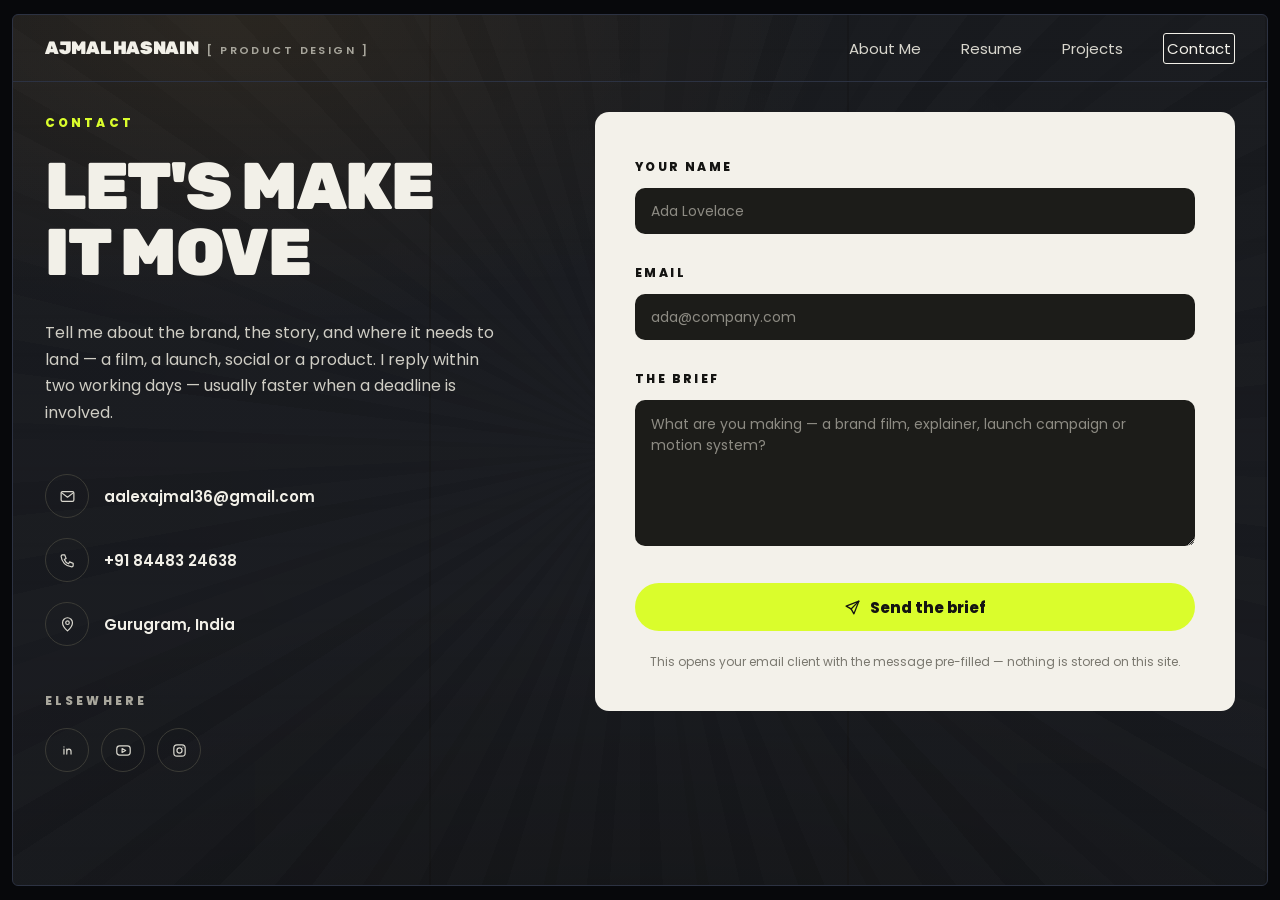
==== contact.html @ 5452c3a9 "Hero video: render player at 2x so YouTube serves HD; hold thumbnail until HD stream Co-Authored-By:" ====
<!doctype html>
<html lang="en">
<head>
<meta charset="utf-8">
<meta name="viewport" content="width=device-width, initial-scale=1">
<title>Contact • Ajmal Hasnain</title>
<style>
@import url(css/fonts.css?v=20261113d);
:root{
  --bg:#0b0d12; --line:#2c3242;
  /* dark slatted background drawn in CSS */
  --grime:linear-gradient(transparent,transparent);
  --rust:linear-gradient(transparent,transparent);
  --tex-shutter:repeating-linear-gradient(180deg,#14161c 0 34px,#0c0d11 34px 38px);
  --ribs:repeating-linear-gradient(180deg,#11141b 0 2px,#2a303c 2px 4px,#20252f 4px 11px,#171b23 11px 18px,#0b0d12 18px 20px,#1b1f28 20px 22px); --cream:#f2f0e8; --muted:#a8a69c; --muted-2:#7d7b73;
  --lime:#dafd2c; /* accent yellow */ --card:#f3f1ea; --field:#1c1c19; --ink:#141412;
}
*{box-sizing:border-box}
html,body{margin:0}
body{background:#07080b;color:var(--cream);font-family:"Archivo",system-ui,sans-serif;font-stretch:100%;-webkit-font-smoothing:antialiased}
a{color:inherit;text-decoration:none}
.frame{position:relative;margin:14px 12px;min-height:calc(100vh - 28px);border:1px solid var(--line);border-radius:6px;overflow:hidden;
  background:
    radial-gradient(ellipse 80% 60% at 18% 0%,rgba(255,177,43,.08),transparent 60%),
    radial-gradient(ellipse 120% 80% at 50% 120%,rgba(0,0,0,.65),transparent 70%),
    var(--grime),var(--rust),
    repeating-linear-gradient(90deg,transparent 0 calc(33.33% - 2px),rgba(0,0,0,.35) calc(33.33% - 2px) 33.33%),
    linear-gradient(180deg,#090b10ee,#090b10f6),
    var(--tex-shutter) 0 0 / 900px auto repeat,
    var(--ribs)}
/* rotating sunburst behind the content */
.rays{position:absolute;left:50%;top:50%;width:300vmax;height:300vmax;margin:-150vmax 0 0 -150vmax;z-index:0;pointer-events:none;opacity:.07;
  background:
    radial-gradient(circle at center,rgba(255,255,255,.6) 0,rgba(255,255,255,.35) 6%,rgba(255,255,255,0) 22%),
    repeating-conic-gradient(from 0deg,#f4f4f4 0deg 4deg,#d4d4d4 4deg 7deg,#efefef 7deg 11deg,#dcdcdc 11deg 12.5deg,#f6f6f6 12.5deg 17deg,#cfcfcf 17deg 20deg);
  animation:rays-spin 90s linear infinite}
@keyframes rays-spin{to{transform:rotate(360deg)}}
@media (prefers-reduced-motion:reduce){.rays{animation:none}}
.frame > .top,.frame > .main{position:relative;z-index:1}
/* film grain, as on the main site */
.grain{position:fixed;inset:0;z-index:90;pointer-events:none;background:url\(\"data\:image\/svg\+xml\,\%3Csvg\ xmlns\=\'http\:\/\/www\.w3\.org\/2000\/svg\'\ width\=\'180\'\ height\=\'180\'\%3E\%3Cfilter\ id\=\'n\'\%3E\%3CfeTurbulence\ type\=\'fractalNoise\'\ baseFrequency\=\'\.9\'\ numOctaves\=\'2\'\ stitchTiles\=\'stitch\'\/\%3E\%3CfeColorMatrix\ values\=\'0\ 0\ 0\ 0\ 1\ 0\ 0\ 0\ 0\ 1\ 0\ 0\ 0\ 0\ 1\ 0\ 0\ 0\ \.09\ 0\'\/\%3E\%3C\/filter\%3E\%3Crect\ width\=\'100\%25\'\ height\=\'100\%25\'\ filter\=\'url\(\%23n\)\'\/\%3E\%3C\/svg\%3E\"\) 0 0 / 180px 180px repeat}
.wrap{max-width:1412px;margin:0 auto;padding:0 32px}

/* header */
.top{border-bottom:1px solid var(--line)}
.top .wrap{display:flex;align-items:center;justify-content:space-between;height:66px}
.brand{display:flex;align-items:baseline;gap:9px}
.brand b{font-family:"Bungee",sans-serif;font-weight:400;font-size:18px;letter-spacing:.01em}
.brand span{font-size:11px;font-weight:600;letter-spacing:.22em;color:var(--muted)}
.nav{display:flex;align-items:center;gap:40px;font-size:15px;color:#d8d6cd}
.nav a:hover{color:var(--cream)}
.nav a.on{padding:3px 3px;border:1.5px solid var(--cream);border-radius:3px;color:var(--cream)}

/* layout */
.main{display:grid;grid-template-columns:minmax(0,1fr) 640px;gap:64px;padding-top:28px;padding-bottom:28px;align-items:start}
.eyebrow{font-size:12px;font-weight:700;letter-spacing:.26em;color:var(--lime);margin:4px 0 22px}
h1{margin:0;font-family:"Bungee",sans-serif;font-weight:400;font-size:66px;line-height:1;letter-spacing:-.01em}
.lede{margin:34px 0 0;max-width:450px;font-size:16px;line-height:1.66;color:#cfcdc4}

.contacts{list-style:none;margin:48px 0 0;padding:0;display:grid;gap:20px}
.contacts li{display:flex;align-items:center;gap:15px;font-size:15px;font-weight:600}
.ico{flex:none;display:grid;place-items:center;width:44px;height:44px;border:1px solid #3b3b36;border-radius:50%;color:#d9d7ce}
.ico svg{width:17px;height:17px}
.contacts a:hover{color:var(--lime)}

.else{margin-top:46px}
.else .eyebrow{color:var(--muted);margin-bottom:18px}
.social{display:flex;gap:12px}
.social a:hover .ico{border-color:var(--lime);color:var(--lime)}

/* form card */
.card{position:relative;margin-top:2px;background:var(--card);color:var(--ink);border-radius:14px;padding:46px 40px 40px}
.sticker{position:absolute;top:-20px;right:-12px;background:var(--lime);color:var(--ink);font-weight:800;font-size:12px;letter-spacing:.2em;padding:9px 16px;transform:rotate(-3deg);box-shadow:0 2px 0 rgba(0,0,0,.08)}
.field{display:block;margin-bottom:30px}
.field span{display:block;font-size:12px;font-weight:700;letter-spacing:.2em;margin-bottom:12px}
.field input,.field textarea{width:100%;border:0;outline:0;border-radius:10px;background:var(--field);color:var(--cream);font:inherit;font-size:14px;padding:14px 16px;transition:box-shadow .2s}
.field input{height:46px}
.field textarea{height:146px;resize:vertical;line-height:1.5}
.field ::placeholder{color:#8d8b83}
.field input:focus,.field textarea:focus{box-shadow:0 0 0 3px var(--lime)}
.send{margin-top:2px;width:100%;height:48px;border:0;border-radius:999px;background:var(--lime);color:var(--ink);font:inherit;font-size:15px;font-weight:700;display:flex;align-items:center;justify-content:center;gap:9px;cursor:pointer;transition:transform .15s,filter .15s}
.send:hover{filter:brightness(.95)}
.send:active{transform:scale(.99)}
.send svg{width:17px;height:17px}
.note{margin:22px 0 0;text-align:center;font-size:12px;color:#7a786f}
.err{display:none;margin:10px 0 0;text-align:center;font-size:13px;color:#b3261e}

@media (max-width:1100px){
  .main{grid-template-columns:1fr;gap:56px}
  .card{max-width:640px}
}
@media (max-width:640px){
  .wrap{padding:0 18px}
  .nav{gap:16px;font-size:13px}
  .brand span{display:none}
  h1{font-size:52px}
  .card{padding:40px 22px 28px}
  .sticker{right:6px}
}
/* display type: caps, tight */
h1,h2,.brand b{text-transform:uppercase;letter-spacing:-.02em}
</style>
</head>
<body>
<div class="grain" aria-hidden="true"></div>
<div class="frame">
  <div class="rays" aria-hidden="true"></div>
  <header class="top">
    <div class="wrap">
      <a class="brand" href="index.html"><b>Ajmal Hasnain</b><span>[ PRODUCT DESIGN ]</span></a>
      <nav class="nav">
        <a href="index.html#about-me">About Me</a>
        <a href="resume.html">Resume</a>
        <a href="index.html#projects">Projects</a>
        <a class="on" href="contact.html" aria-current="page">Contact</a>
      </nav>
    </div>
  </header>

  <main class="wrap main">
    <section>
      <p class="eyebrow">CONTACT</p>
      <h1>Let's make<br>it move</h1>
      <p class="lede">Tell me about the brand, the story, and where it needs to land — a film, a launch, social or a product. I reply within two working days — usually faster when a deadline is involved.</p>

      <ul class="contacts">
        <li><span class="ico"><svg viewBox="0 0 24 24" fill="none" stroke="currentColor" stroke-width="1.7" stroke-linecap="round" stroke-linejoin="round"><rect x="3" y="5" width="18" height="14" rx="2"/><path d="m3.5 6.5 8.5 6.5 8.5-6.5"/></svg></span><a href="mailto:aalexajmal36@gmail.com">aalexajmal36@gmail.com</a></li>
        <li><span class="ico"><svg viewBox="0 0 24 24" fill="none" stroke="currentColor" stroke-width="1.7" stroke-linecap="round" stroke-linejoin="round"><path d="M5 4h3l2 5-2.5 1.5a11 11 0 0 0 6 6L15 14l5 2v3a2 2 0 0 1-2 2A16 16 0 0 1 3 6a2 2 0 0 1 2-2"/></svg></span><a href="tel:+918448324638">+91 84483 24638</a></li>
        <li><span class="ico"><svg viewBox="0 0 24 24" fill="none" stroke="currentColor" stroke-width="1.7" stroke-linecap="round" stroke-linejoin="round"><path d="M12 21s-7-6.2-7-11.5a7 7 0 0 1 14 0C19 14.8 12 21 12 21z"/><circle cx="12" cy="9.5" r="2.5"/></svg></span><span>Gurugram, India</span></li>
      </ul>

      <div class="else">
        <p class="eyebrow">ELSEWHERE</p>
        <div class="social">
          <a href="https://www.linkedin.com/in/ajmal-hasnain36/" target="_blank" rel="noopener" aria-label="LinkedIn"><span class="ico"><svg viewBox="0 0 24 24" fill="none" stroke="currentColor" stroke-width="1.7" stroke-linecap="round" stroke-linejoin="round"><path d="M7 10v7M7 7v.01M11 17v-7M11 13.5c0-2 1.2-3.5 3-3.5s3 1.2 3 3.5V17"/></svg></span></a>
          <a href="https://www.youtube.com/@design.walebhaiya" target="_blank" rel="noopener" aria-label="YouTube"><span class="ico"><svg viewBox="0 0 24 24" fill="none" stroke="currentColor" stroke-width="1.7" stroke-linecap="round" stroke-linejoin="round"><rect x="2.5" y="5.5" width="19" height="13" rx="4"/><path d="m10 9.2 5 2.8-5 2.8z"/></svg></span></a>
          <a href="https://www.instagram.com/design.walebhaiya/" target="_blank" rel="noopener" aria-label="Instagram"><span class="ico"><svg viewBox="0 0 24 24" fill="none" stroke="currentColor" stroke-width="1.7" stroke-linecap="round" stroke-linejoin="round"><rect x="4" y="4" width="16" height="16" rx="4.5"/><circle cx="12" cy="12" r="3.6"/><path d="M16.8 7.2v.01"/></svg></span></a>
        </div>
      </div>
    </section>

    <section class="card" aria-label="Send a brief">
      <form id="brief" novalidate>
        <label class="field"><span>YOUR NAME</span><input name="name" placeholder="Ada Lovelace" autocomplete="name"></label>
        <label class="field"><span>EMAIL</span><input name="email" type="email" placeholder="ada@company.com" autocomplete="email"></label>
        <label class="field"><span>THE BRIEF</span><textarea name="brief" placeholder="What are you making — a brand film, explainer, launch campaign or motion system?"></textarea></label>
        <button class="send" type="submit"><svg viewBox="0 0 24 24" fill="none" stroke="currentColor" stroke-width="1.9" stroke-linecap="round" stroke-linejoin="round"><path d="M21 3 10 14"/><path d="m21 3-7 18-4-7-7-4z"/></svg>Send the brief</button>
        <p class="err" id="err">Please add your name and a short brief.</p>
        <p class="note">This opens your email client with the message pre-filled — nothing is stored on this site.</p>
      </form>
    </section>
  </main>
</div>

<script>
// Builds a mailto: link from the form; nothing is sent to or stored on a server.
const TO = "aalexajmal36@gmail.com";
document.getElementById("brief").addEventListener("submit", (e) => {
  e.preventDefault();
  const f = e.target, name = f.name.value.trim(), email = f.email.value.trim(), brief = f.brief.value.trim();
  const err = document.getElementById("err");
  if (!name || !brief) { err.style.display = "block"; return; }
  err.style.display = "none";
  const subject = "Brief from " + name;
  const body = brief + "\n\n— " + name + (email ? " (" + email + ")" : "");
  location.href = "mailto:" + TO + "?subject=" + encodeURIComponent(subject) + "&body=" + encodeURIComponent(body);
});
</script>
</body>
</html>
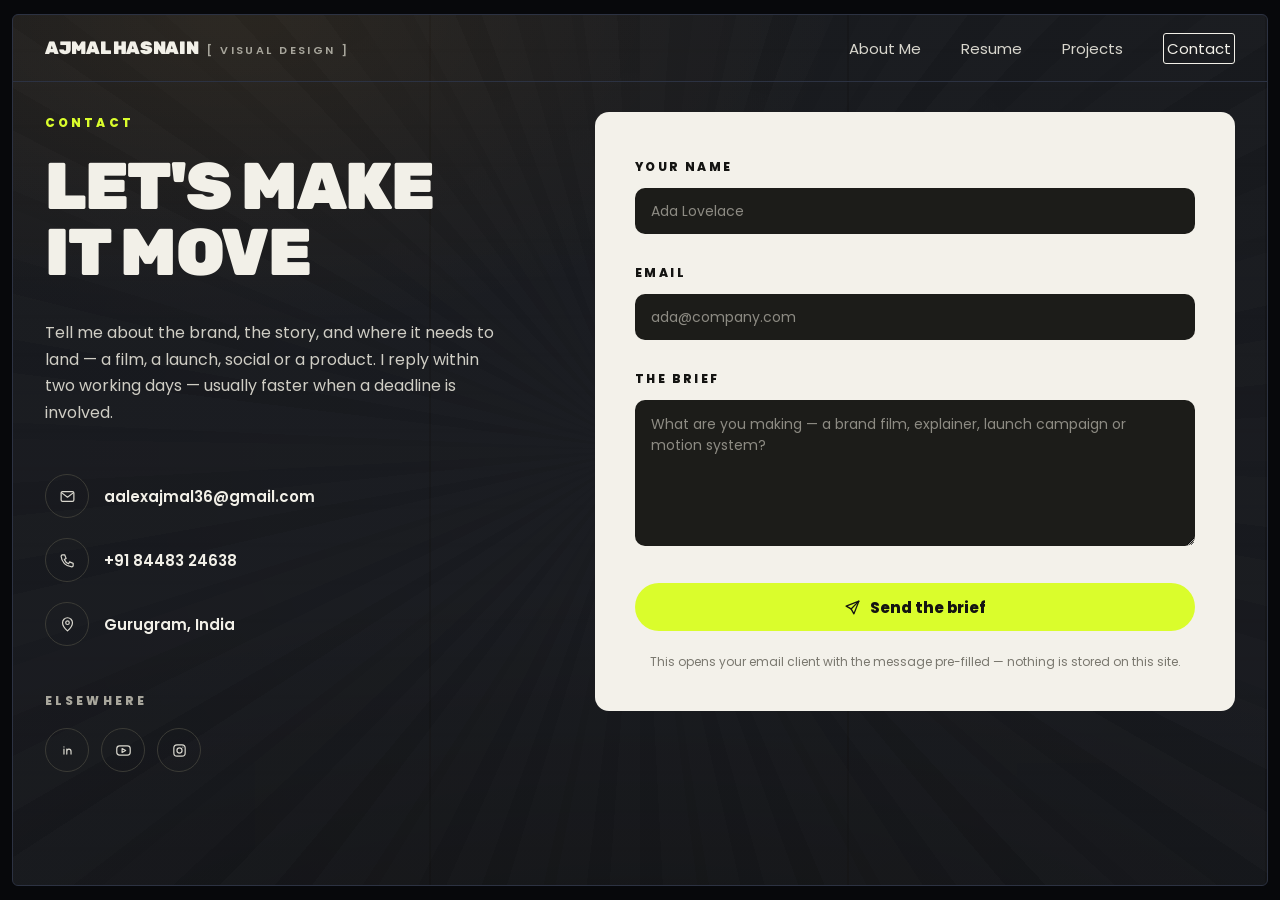
==== commit 53b669b0: "Visual design positioning: share description + page tags" ====
--- a/contact.html
+++ b/contact.html
@@ -5,7 +5,7 @@
 <meta name="viewport" content="width=device-width, initial-scale=1">
 <title>Contact • Ajmal Hasnain</title>
 <style>
-@import url(css/fonts.css?v=20261113d);
+@import url(css/fonts.css?v=20261116b);
 :root{
   --bg:#0b0d12; --line:#2c3242;
   /* dark slatted background drawn in CSS */
@@ -107,7 +107,7 @@
   <div class="rays" aria-hidden="true"></div>
   <header class="top">
     <div class="wrap">
-      <a class="brand" href="index.html"><b>Ajmal Hasnain</b><span>[ PRODUCT DESIGN ]</span></a>
+      <a class="brand" href="index.html"><b>Ajmal Hasnain</b><span>[ VISUAL DESIGN ]</span></a>
       <nav class="nav">
         <a href="index.html#about-me">About Me</a>
         <a href="resume.html">Resume</a>
